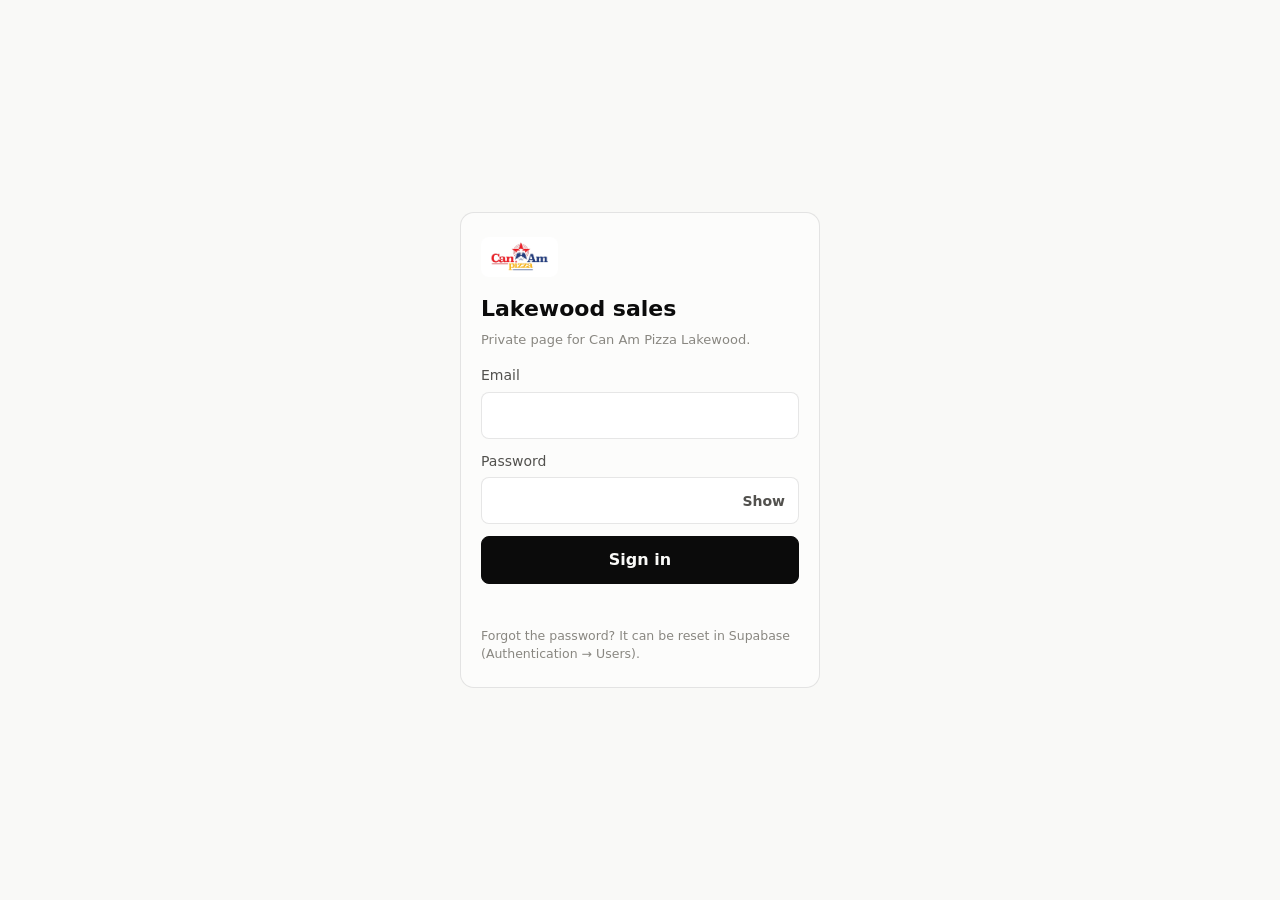
==== index.html @ c10d259e "Publish phone page Co-Authored-By: Claude Opus 5.5 <noreply@anthropic.com>" ====
<!doctype html>
<html lang="en">
<head>
  <meta charset="utf-8">
  <meta name="viewport" content="width=device-width, initial-scale=1">
  <title>Can Am Sales</title>
  <link rel="icon" href="icons/icon32.png">
  <link rel="stylesheet" href="dashboard.css">
  <link rel="stylesheet" href="phone.css">
  <meta name="robots" content="noindex, nofollow">
  <link rel="apple-touch-icon" href="icons/app-180.png">
  <link rel="manifest" href="manifest.webmanifest">
  <meta name="apple-mobile-web-app-title" content="Can Am Sales">
  <meta name="apple-mobile-web-app-capable" content="yes">
  <meta name="mobile-web-app-capable" content="yes">
  <meta name="theme-color" content="#f9f9f7" media="(prefers-color-scheme: light)">
  <meta name="theme-color" content="#0d0d0d" media="(prefers-color-scheme: dark)">
</head>
<body class="locked">
  <section class="login" id="login">
    <div class="login-card">
      <img src="logo.png" alt="Can Am Pizza" class="logo">
      <h1>Lakewood sales</h1>
      <p class="muted">Private page for Can Am Pizza Lakewood.</p>
      <form id="loginForm">
        <label>Email<input type="email" id="loginEmail" autocomplete="username" required></label>
        <label>Password
          <span class="pw-wrap">
            <input type="password" id="loginPassword" autocomplete="current-password" required>
            <button type="button" class="pw-show" id="loginShow" aria-label="Show password">Show</button>
          </span>
        </label>
        <button class="btn" type="submit" id="loginBtn">Sign in</button>
      </form>
      <button class="btn" id="loginRetry" hidden>Try again</button>
      <p class="login-msg" id="loginMsg" aria-live="polite"></p>
      <p class="login-help">Forgot the password? It can be reset in Supabase (Authentication → Users).</p>
    </div>
  </section>
  <div class="app-tip" id="appTip" hidden>
    <div class="app-tip-msg" id="appTipMsg"></div>
    <button class="btn" id="appTipInstall" hidden>Install</button>
    <button class="btn ghost" id="appTipClose">Got it</button>
  </div>

  <header class="top">
    <div class="brand">
      <img src="logo.png" alt="Can Am Pizza" class="logo">
      <div>
        <div class="brand-title">Lakewood sales</div>
        <div class="brand-sub" id="dateLine"></div>
      </div>
    </div>
    <nav class="range" id="range" aria-label="Date range">
      <button data-view="today">Today</button>
      <button data-view="yesterday">Yesterday</button>
      <button data-view="week">This week</button>
      <button data-view="lastweek">Last week</button>
      <button data-view="month">This month</button>
      <button data-view="lastmonth">Last month</button>
    </nav>
    <div class="live">
      <span class="live-dot" id="liveDot"></span>
      <span id="liveText">Starting…</span>
      <button class="icon-btn" id="refreshBtn" title="Refresh now" aria-label="Refresh now">
        <svg viewBox="0 0 24 24" width="18" height="18" aria-hidden="true"><path d="M20 12a8 8 0 1 1-2.34-5.66M20 4v5h-5" fill="none" stroke="currentColor" stroke-width="2" stroke-linecap="round" stroke-linejoin="round"/></svg>
      </button>
    </div>
  </header>

  <main>
    <section id="alerts" class="alerts" aria-live="polite"></section>

    <section class="hero">
      <div class="hero-label" id="heroLabel">Total sales today</div>
      <div class="hero-value" id="heroValue">—</div>
      <div class="hero-meta">
        <span id="heroOrders"></span>
        <span id="heroDelta"></span>
      </div>
      <div class="hero-pay" id="heroPay"></div>
      <button class="hero-more" id="heroDetail">See what sold, and when <span aria-hidden="true">→</span></button>
    </section>

    <section class="tiles" id="tiles"></section>
    <p class="hint tiles-hint">Tap a box to see what sold there, the busiest times and promos.</p>

    <section class="card">
      <div class="card-head">
        <h2 id="chartTitle">Last 14 days</h2>
        <div class="legend" id="legend"></div>
        <button class="link-btn" id="tableToggle">Show as table</button>
      </div>
      <div class="chart" id="chart"></div>
      <div class="table-wrap" id="tableWrap" hidden></div>
      <p class="hint">Tap a day to see its orders.</p>
    </section>

    <section class="card" id="newCustCard" hidden>
      <div class="card-head"><h2>New customers</h2><span class="muted" id="newCustAge"></span></div>
      <div class="nc-grid" id="newCust"></div>
      <p class="hint">Each app's own count of first-time customers for the dates shown. DoorDash only reports whole
        weeks and months, so its row shows its last full week (Monday–Sunday) and last full month. In-store isn't
        counted, because Clover doesn't know who walk-in customers are.</p>
    </section>

    <section class="card">
      <div class="card-head">
        <h2 id="ordersTitle">Orders</h2>
        <span class="muted" id="ordersCount"></span>
      </div>
      <ol class="orders" id="orders"></ol>
      <button class="link-btn more" id="moreBtn" hidden>Show all</button>
    </section>

    <section class="card" id="connections">
      <div class="card-head"><h2>Connections</h2><span class="muted">Checked every minute while Chrome is open</span></div>
      <ul class="conns" id="conns"></ul>
      <p class="muted"><span id="version"></span>
        <button class="link-btn inline" id="reloadAddon" title="Loads the newest version of the add-on from its folder">Update add-on</button>
        <button class="link-btn inline" id="phoneLogout" hidden>Sign out</button></p>
    </section>

    <footer class="foot">
      Sales are before tax and tips. <b>In-store</b> is Clover card and cash payments only — app orders that also print in
      Clover are left out so nothing is counted twice. <b>DoorDash</b>, <b>Uber Eats</b>, <b>Grubhub</b> and <b>Website &amp; app</b> come
      straight from each company's own site. Cancelled orders are not counted, unless the app still paid you for them.
      <b>You get</b> is what DoorDash, Uber Eats and Grubhub pay after their commission and fees, the promotions and ads you run there and
      refunds (from each app's own payout report). The website &amp; app has no commission. Card fees aren't included.
    </footer>
  </main>

  <dialog class="detail" id="detail" aria-labelledby="detailTitle">
    <div class="d-top">
      <div class="d-title"><span class="swatch" id="detailSwatch"></span><h2 id="detailTitle"></h2></div>
      <button class="icon-btn" id="detailClose" aria-label="Close">
        <svg viewBox="0 0 24 24" width="18" height="18" aria-hidden="true"><path d="M6 6l12 12M18 6L6 18" fill="none" stroke="currentColor" stroke-width="2" stroke-linecap="round"/></svg>
      </button>
    </div>
    <nav class="range d-range" id="detailRange" aria-label="Date range">
      <button data-view="today">Today</button>
      <button data-view="yesterday">Yesterday</button>
      <button data-view="week">This week</button>
      <button data-view="lastweek">Last week</button>
      <button data-view="month">This month</button>
      <button data-view="lastmonth">Last month</button>
    </nav>
    <div class="d-when muted" id="detailWhen"></div>
    <div id="detailBody"></div>
  </dialog>

  <div class="tooltip" id="tooltip" role="tooltip" hidden></div>
  <script type="module" src="phone.js"></script>
</body>
</html>
---- dashboard.css ----
:root {
  color-scheme: light;
  --page: #f9f9f7;
  --surface: #fcfcfb;
  --raised: #ffffff;
  --ink: #0b0b0b;
  --ink-2: #52514e;
  --muted: #898781;
  --grid: #e1e0d9;
  --axis: #c3c2b7;
  --border: rgba(11, 11, 11, 0.10);
  --hover: rgba(11, 11, 11, 0.04);
  --up: #006300;
  --down: #b42318;

  /* channel colors (validated categorical slots 1-5) */
  --s1: #2a78d6;
  --s2: #eb6834;
  --s3: #1baf7a;
  --s4: #eda100;
  --s5: #e87ba4;
  --s6: #8f8a80;

  /* status */
  --good: #0ca30c;
  --warning: #fab219;
  --critical: #d03b3b;
  --critical-wash: #fdeeee;
  --warning-wash: #fff6e0;

  --radius: 14px;
  font-family: system-ui, -apple-system, "Segoe UI", sans-serif;
}

@media (prefers-color-scheme: dark) {
  :root:not([data-theme="light"]) {
    color-scheme: dark;
    --page: #0d0d0d;
    --surface: #1a1a19;
    --raised: #1f1f1e;
    --ink: #ffffff;
    --ink-2: #c3c2b7;
    --muted: #898781;
    --grid: #2c2c2a;
    --axis: #383835;
    --border: rgba(255, 255, 255, 0.10);
    --hover: rgba(255, 255, 255, 0.05);
    --up: #0ca30c;
    --down: #ff7b72;
    --s1: #3987e5;
    --s2: #d95926;
    --s3: #199e70;
    --s4: #c98500;
    --s5: #d55181;
    --s6: #8a857b;
    --critical-wash: #3a1c1c;
    --warning-wash: #3a2f14;
  }
}
:root[data-theme="dark"] {
  color-scheme: dark;
  --page: #0d0d0d; --surface: #1a1a19; --raised: #1f1f1e; --ink: #ffffff; --ink-2: #c3c2b7;
  --grid: #2c2c2a; --axis: #383835; --border: rgba(255,255,255,0.10); --hover: rgba(255,255,255,0.05);
  --up: #0ca30c; --down: #ff7b72;
  --s1: #3987e5; --s2: #d95926; --s3: #199e70; --s4: #c98500; --s5: #d55181; --s6: #8a857b;
  --critical-wash: #3a1c1c; --warning-wash: #3a2f14;
}

* { box-sizing: border-box; }
[hidden] { display: none !important; }
body { margin: 0; background: var(--page); color: var(--ink); font-size: 15px; line-height: 1.45; }
button { font: inherit; color: inherit; }
h2 { font-size: 16px; font-weight: 600; margin: 0; }
.muted { color: var(--muted); font-size: 13px; }

/* ---------- header ---------- */
.top {
  position: sticky; top: 0; z-index: 5;
  display: flex; align-items: center; gap: 16px; flex-wrap: wrap;
  padding: 12px 24px; background: color-mix(in srgb, var(--page) 92%, transparent);
  backdrop-filter: blur(8px); border-bottom: 1px solid var(--border);
}
.brand { display: flex; align-items: center; gap: 12px; margin-right: auto; }
.logo { height: 40px; width: auto; border-radius: 8px; background: #fff; padding: 2px 6px; }
.brand-title { font-weight: 650; font-size: 17px; }
.brand-sub { color: var(--ink-2); font-size: 13px; }

.range { display: flex; background: var(--surface); border: 1px solid var(--border); border-radius: 999px; padding: 3px; }
.range button {
  border: 0; background: none; padding: 7px 14px; border-radius: 999px; cursor: pointer;
  color: var(--ink-2); font-size: 14px; white-space: nowrap;
}
.range button:hover { background: var(--hover); color: var(--ink); }
.range button[aria-pressed="true"] { background: var(--ink); color: var(--page); font-weight: 600; }
.range button { display: inline-grid; justify-items: center; line-height: 1.15; padding: 5px 13px; }
.range .rb-date { font-size: 11px; color: var(--muted); font-weight: 400; }
.range button[aria-pressed="true"] .rb-date { color: color-mix(in srgb, var(--page) 70%, transparent); }

.live { display: flex; align-items: center; gap: 8px; color: var(--ink-2); font-size: 13px; }
.live-dot { width: 9px; height: 9px; border-radius: 50%; background: var(--good); box-shadow: 0 0 0 0 var(--good); }
.live-dot.pulse { animation: pulse 1.6s ease-out 1; }
.live-dot.stale { background: var(--warning); }
.live-dot.down { background: var(--critical); }
@keyframes pulse { from { box-shadow: 0 0 0 0 color-mix(in srgb, var(--good) 60%, transparent); } to { box-shadow: 0 0 0 10px transparent; } }
.icon-btn {
  display: grid; place-items: center; width: 34px; height: 34px; border-radius: 50%;
  border: 1px solid var(--border); background: var(--surface); cursor: pointer; color: var(--ink-2);
}
.icon-btn:hover { color: var(--ink); background: var(--hover); }
.icon-btn.spin svg { animation: spin 0.9s linear infinite; }
@keyframes spin { to { transform: rotate(360deg); } }

main { max-width: 1180px; margin: 0 auto; padding: 20px 24px 40px; display: grid; grid-template-columns: minmax(0, 1fr); gap: 18px; }

/* ---------- alerts ---------- */
.alerts { display: grid; gap: 10px; }
.alerts:empty { display: none; }
.alert {
  display: flex; align-items: center; gap: 12px; padding: 12px 16px; border-radius: 12px;
  border: 1px solid var(--border); background: var(--surface);
}
.alert.critical { background: var(--critical-wash); border-color: color-mix(in srgb, var(--critical) 40%, transparent); }
.alert.warning { background: var(--warning-wash); border-color: color-mix(in srgb, var(--warning) 50%, transparent); }
.alert .ico { flex: none; width: 26px; height: 26px; border-radius: 50%; display: grid; place-items: center; color: #fff; font-weight: 700; font-size: 14px; }
.alert.critical .ico { background: var(--critical); }
.alert.warning .ico { background: var(--warning); color: #0b0b0b; }
.alert.info .ico { background: var(--muted); }
.alert .msg { flex: 1; }
.alert .msg b { font-weight: 650; }
.alert a.btn {
  flex: none; text-decoration: none; color: var(--ink); background: var(--raised);
  border: 1px solid var(--border); padding: 7px 12px; border-radius: 8px; font-size: 14px; font-weight: 550;
}
.alert a.btn:hover { background: var(--hover); }

/* ---------- hero ---------- */
.hero { padding: 6px 2px 0; }
.hero-label { color: var(--ink-2); font-size: 15px; }
.hero-value { font-size: 56px; font-weight: 650; letter-spacing: -0.02em; line-height: 1.1; margin: 2px 0 6px; }
.hero-meta { display: flex; gap: 16px; flex-wrap: wrap; color: var(--ink-2); font-size: 15px; }
.hero-pay { color: var(--ink-2); font-size: 15px; margin-top: 6px; }
.hero-pay:empty { display: none; }
.hero-pay b { color: var(--ink); font-weight: 650; }
.delta { font-weight: 550; }
.delta.up { color: var(--up); }
.delta.down { color: var(--down); }
.delta.flat { color: var(--muted); font-weight: 400; }

/* ---------- channel tiles ---------- */
.tiles { display: grid; grid-template-columns: repeat(4, minmax(0, 1fr)); gap: 14px; }
.tiles.five { grid-template-columns: repeat(5, minmax(0, 1fr)); }
.tile {
  background: var(--surface); border: 1px solid var(--border); border-radius: var(--radius);
  padding: 14px 16px; display: flex; flex-direction: column; gap: 4px; min-height: 150px;
}
.tile-head { display: flex; align-items: center; gap: 8px; flex-wrap: wrap; row-gap: 4px; } /* a status label moves to the next line when there's no room */
.swatch { display: inline-block; width: 10px; height: 10px; border-radius: 3px; flex: none; }
.s1 { background: var(--s1); } .s2 { background: var(--s2); } .s3 { background: var(--s3); }
.s4 { background: var(--s4); } .s5 { background: var(--s5); } .s6 { background: var(--s6); }
.tile-name { font-weight: 600; white-space: nowrap; }
/* the color square stays on the name's first line */
.tile-title { display: inline-flex; align-items: flex-start; gap: 8px; min-width: 0; }
.tile-title .swatch { margin-top: calc((1.45em - 10px) / 2); }
.tile-note { color: var(--muted); font-size: 12px; margin-top: -2px; }
.chip {
  margin-left: auto; font-size: 12px; font-weight: 600; padding: 2px 8px; border-radius: 999px;
  display: inline-flex; align-items: center; gap: 5px; white-space: nowrap; border: 1px solid var(--border);
}
.chip::before { content: ""; width: 7px; height: 7px; border-radius: 50%; background: currentColor; }
.chip.open { color: var(--up); }
.chip.paused { color: #fff; background: var(--critical); border-color: transparent; }
.chip.paused::before { background: #fff; }
.chip.signin { color: #0b0b0b; background: var(--warning); border-color: transparent; }
.chip.signin::before { background: #0b0b0b; }
.chip.closed, .chip.error { color: var(--muted); }
.chip.busy { color: #0b0b0b; background: var(--warning); border-color: transparent; }
.chip.busy::before { background: #0b0b0b; }
.tile-value { font-size: 30px; font-weight: 650; letter-spacing: -0.01em; margin-top: 6px; }
.tile-value.loading { color: var(--muted); font-weight: 400; font-size: 18px; padding: 8px 0; }
.tile-sub { color: var(--ink-2); font-size: 14px; }
.tile-extra { color: var(--muted); font-size: 13px; }
.tile-pay { color: var(--ink-2); font-size: 13px; }
.tile-pay b { color: var(--ink); font-weight: 600; }
.nw { white-space: nowrap; }
.tile { position: relative; }
.tile-go { margin-top: auto; padding-top: 6px; color: var(--muted); font-size: 12.5px; font-weight: 550; }
.tile[data-ch]:hover .tile-go, .tile[data-ch]:focus-visible .tile-go { color: var(--ink); }

/* ---------- cards ---------- */
.card { background: var(--surface); border: 1px solid var(--border); border-radius: var(--radius); padding: 16px 18px; }
.card-head { display: flex; align-items: center; gap: 16px; flex-wrap: wrap; margin-bottom: 10px; }
.legend { display: flex; gap: 14px; flex-wrap: wrap; color: var(--ink-2); font-size: 13px; }
.legend span { display: inline-flex; align-items: center; gap: 6px; }
.link-btn { margin-left: auto; border: 0; background: none; color: var(--ink-2); text-decoration: underline; cursor: pointer; font-size: 13px; padding: 4px; }
.link-btn:hover { color: var(--ink); }
.hint { color: var(--muted); font-size: 12px; margin: 4px 0 0; }
.link-btn.inline { margin-left: 8px; }

/* ---------- chart ---------- */
.chart { width: 100%; }
.chart svg { display: block; width: 100%; height: auto; overflow: visible; }
.chart .gridline { stroke: var(--grid); stroke-width: 1; }
.chart .baseline { stroke: var(--axis); stroke-width: 1; }
.chart .tick { fill: var(--muted); font-size: 11px; font-variant-numeric: tabular-nums; }
.chart .xlab { fill: var(--muted); font-size: 11px; text-anchor: middle; }
.chart .xlab.today { fill: var(--ink); font-weight: 650; }
.chart .xlab.sel { fill: var(--ink); font-weight: 650; }
.chart .col { cursor: pointer; }
.chart .col .hit { fill: transparent; }
.chart .col.inrange .hit { fill: color-mix(in srgb, var(--s1) 7%, transparent); }
.chart .col:hover .hit, .chart .col.sel .hit { fill: var(--hover); }
.chart .selbar { fill: var(--ink); }
.chart .seg-s1 { fill: var(--s1); } .chart .seg-s2 { fill: var(--s2); } .chart .seg-s3 { fill: var(--s3); }
.chart .seg-s4 { fill: var(--s4); } .chart .seg-s5 { fill: var(--s5); } .chart .seg-s6 { fill: var(--s6); }
.chart .total { fill: var(--ink-2); font-size: 11px; text-anchor: middle; font-variant-numeric: tabular-nums; }

.tooltip {
  position: fixed; z-index: 20; pointer-events: none; min-width: 180px;
  background: var(--raised); color: var(--ink); border: 1px solid var(--border); border-radius: 10px;
  box-shadow: 0 8px 24px rgba(0, 0, 0, 0.14); padding: 10px 12px; font-size: 13px;
}
.tooltip .tt-title { font-weight: 650; margin-bottom: 6px; }
.tooltip .tt-row { display: flex; align-items: center; gap: 8px; }
.tooltip .tt-row .v { margin-left: auto; font-variant-numeric: tabular-nums; padding-left: 14px; }
.tooltip .tt-total { border-top: 1px solid var(--border); margin-top: 6px; padding-top: 6px; font-weight: 650; }

table.data { width: 100%; border-collapse: collapse; font-size: 13px; font-variant-numeric: tabular-nums; }
table.data th, table.data td { padding: 6px 8px; text-align: right; border-bottom: 1px solid var(--grid); white-space: nowrap; }
table.data th:first-child, table.data td:first-child { text-align: left; }
table.data th { color: var(--ink-2); font-weight: 600; }
.table-wrap { overflow-x: auto; }
/* the day-by-day table: the day stays in view while the rest scrolls sideways */
#tableWrap th:first-child, #tableWrap td:first-child { position: sticky; left: 0; background: var(--surface); }
/* new customers: one small card per app */
.nc-grid { display: grid; grid-template-columns: repeat(3, minmax(0, 1fr)); gap: 12px; }
.nc-card { border: 1px solid var(--border); border-radius: 12px; padding: 12px 14px; background: var(--raised); display: grid; gap: 10px; }
.nc-name { display: flex; align-items: center; gap: 8px; font-weight: 600; }
.nc-stats { display: grid; grid-template-columns: 1fr 1fr; gap: 12px; }
.nc-label { color: var(--muted); font-size: 12px; }
.nc-num { font-size: 24px; font-weight: 650; line-height: 1.2; font-variant-numeric: tabular-nums; }
.nc-num small { font-size: 13px; font-weight: 500; color: var(--ink-2); }
.nc-sub { color: var(--ink-2); font-size: 13px; }
.nc-when { color: var(--muted); font-size: 12px; }

/* ---------- orders ---------- */
.orders { list-style: none; margin: 0; padding: 0; }
.order {
  display: grid; grid-template-columns: 84px 10px minmax(90px, 160px) 1fr auto; gap: 10px; align-items: center;
  padding: 9px 4px; border-bottom: 1px solid var(--grid);
}
.order:last-child { border-bottom: 0; }
.day-head {
  display: flex; justify-content: space-between; gap: 12px; padding: 14px 4px 6px; border-bottom: 1px solid var(--grid);
  font-size: 13px; font-weight: 650; color: var(--ink-2); font-variant-numeric: tabular-nums;
}
.day-head:first-child { padding-top: 2px; }
.day-head span:last-child { font-weight: 500; color: var(--muted); }
.day-head { flex-wrap: wrap; row-gap: 0; } /* narrow phones: the day's total goes under the date, never mid-date */
.day-head span { white-space: nowrap; }
.order .time { color: var(--ink-2); font-variant-numeric: tabular-nums; font-size: 14px; }
.order .ch { font-weight: 550; }
.order .kind { color: var(--muted); font-size: 13px; overflow: hidden; text-overflow: ellipsis; white-space: nowrap; }
.order .amt { font-variant-numeric: tabular-nums; font-weight: 600; text-align: right; }
.order.cancelled .amt { text-decoration: line-through; color: var(--muted); font-weight: 400; }
.order.refund .amt { color: var(--down); }
.tag { font-size: 11px; font-weight: 600; padding: 1px 6px; border-radius: 6px; background: var(--hover); color: var(--ink-2); margin-left: 6px; }
.empty { color: var(--muted); padding: 18px 4px; }
.more { margin: 8px 0 0; }

/* ---------- connections ---------- */
.conns { list-style: none; margin: 0 0 6px; padding: 0; }
.conn { display: grid; grid-template-columns: 10px 130px 1fr auto; gap: 10px; align-items: center; padding: 8px 4px; border-bottom: 1px solid var(--grid); }
.conn:last-child { border-bottom: 0; }
.conn .name { font-weight: 600; }
.conn .state { color: var(--ink-2); font-size: 14px; }
.conn .state.bad { color: var(--down); }
.conn a { font-size: 13px; color: var(--ink-2); }
.dot { width: 9px; height: 9px; border-radius: 50%; background: var(--muted); }
.dot.ok { background: var(--good); }
.dot.warn { background: var(--warning); }
.dot.bad { background: var(--critical); }
.token-box { margin-top: 8px; border-top: 1px solid var(--grid); padding-top: 10px; font-size: 14px; color: var(--ink-2); }
.token-box summary { cursor: pointer; color: var(--ink); font-weight: 550; }
.token-box ol { padding-left: 20px; }
.token-row { display: flex; gap: 8px; flex-wrap: wrap; align-items: center; }
.token-row input {
  flex: 1 1 260px; min-width: 0; padding: 9px 12px; border-radius: 8px; border: 1px solid var(--border);
  background: var(--raised); color: var(--ink); font: inherit;
}
.btn {
  border: 1px solid var(--ink); background: var(--ink); color: var(--page); border-radius: 8px;
  padding: 8px 14px; cursor: pointer; font-weight: 600; font-size: 14px; text-decoration: none;
}
.btn.ghost { background: transparent; color: var(--ink); border-color: var(--border); font-weight: 500; }

.foot { color: var(--muted); font-size: 12.5px; max-width: 820px; }

@media (max-width: 980px) {
  .tiles, .tiles.five { grid-template-columns: repeat(2, minmax(0, 1fr)); }
  .nc-grid { grid-template-columns: 1fr; }
  .nc-stats { grid-template-columns: repeat(2, minmax(0, 220px)); }
}
@media (max-width: 640px) {
  /* the header scrolls away on phones so it doesn't take a quarter of the screen */
  .top { position: static; padding: 10px 16px 12px; gap: 8px 10px; }
  .logo { height: 34px; }
  .brand-title { font-size: 16px; }
  .live { font-size: 12.5px; margin-left: auto; }
  main { padding: 12px 16px 32px; gap: 14px; }
  .range { order: 3; width: 100%; display: grid; grid-template-columns: repeat(3, 1fr); border-radius: 14px; }
  .range button { padding: 5px 4px; font-size: 13px; border-radius: 10px; }
  .hero-value { font-size: 42px; }
  .hero-meta { gap: 4px 12px; font-size: 14px; }

  /* sales boxes become one tidy row per channel: name and amount on top, details under */
  .tiles, .tiles.five { grid-template-columns: 1fr; gap: 10px; }
  .tile {
    display: grid; min-height: 0; padding: 12px 14px; column-gap: 12px; row-gap: 2px;
    grid-template-columns: minmax(0, 1fr) auto 12px;
    grid-template-areas: "head value go" "note note go" "delta delta go" "sub sub go" "extra extra go" "pay pay go";
  }
  .tile-go { grid-area: go; align-self: center; margin: 0; padding: 0; font-size: 22px; line-height: 1; font-weight: 400; }
  .tile-go-text { display: none; }
  .tile-head { grid-area: head; }
  .tile-note { grid-area: note; margin-top: 0; }
  .tile-value { grid-area: value; align-self: start; margin-top: 0; font-size: 22px; text-align: right; line-height: 1.2; }
  .tile-value.loading { font-size: 15px; padding: 2px 0; }
  .tile-delta { grid-area: delta; font-size: 13.5px; } /* its own line, so long names and labels fit next to the amount */
  .tile-sub { grid-area: sub; font-size: 13px; color: var(--muted); }
  .tile-extra { grid-area: extra; font-size: 12.5px; }
  .tile-pay { grid-area: pay; font-size: 12.5px; }
  .hero-pay { font-size: 14px; }
  .tile .chip { margin-left: 0; }

  /* warnings: the message gets the full width and the button goes underneath */
  .alert { flex-wrap: wrap; align-items: flex-start; padding: 12px 14px; }
  .alert .msg { flex: 1 1 0; min-width: 0; }
  .alert a.btn { flex: 1 0 100%; text-align: center; padding: 10px 12px; }


  /* tables: headers may wrap and cells sit closer so they fit the screen */
  table.data th { white-space: normal; vertical-align: bottom; }
  table.data th, table.data td { padding: 6px 5px; }
  .tile .chip.open { display: none; } /* phones: only flag what needs attention (paused, closed, sign in) */
  .tile-head { min-width: 0; }

  /* order list: what kind of order goes on a second line instead of disappearing */
  .order {
    grid-template-columns: 62px 10px minmax(0, 1fr) auto; column-gap: 10px; row-gap: 0; padding: 8px 2px;
    grid-template-areas: "time sw ch amt" "time sw kind amt";
  }
  .order .time { grid-area: time; font-size: 13px; }
  .order .swatch { grid-area: sw; }
  .order .ch { grid-area: ch; }
  .order .kind { grid-area: kind; font-size: 12px; white-space: normal; overflow: visible; }
  .order .amt { grid-area: amt; }

  .nc-stats { grid-template-columns: 1fr 1fr; }
  .conn { grid-template-columns: 10px 1fr auto; }
  .conn .state { grid-column: 2 / -1; grid-row: 2; }
}

/* ---------- clickable tiles + detail panel ---------- */
.tile[data-ch] { cursor: pointer; transition: border-color 0.15s, background 0.15s; }
.tile[data-ch]:hover, .tile[data-ch]:focus-visible { border-color: color-mix(in srgb, var(--ink) 30%, transparent); background: var(--raised); outline: none; }
.tiles-hint { margin: -8px 2px 0; }
.hero-more {
  margin-top: 12px; display: inline-flex; align-items: center; gap: 6px; cursor: pointer;
  border: 1px solid var(--border); background: var(--surface); color: var(--ink);
  border-radius: 999px; padding: 7px 14px; font-size: 14px; font-weight: 550;
}
.hero-more:hover { background: var(--raised); border-color: color-mix(in srgb, var(--ink) 25%, transparent); }
.swatch.all { background: conic-gradient(var(--s1) 0 20%, var(--s2) 0 40%, var(--s3) 0 60%, var(--s4) 0 80%, var(--s5) 0); }

dialog.detail {
  width: min(920px, calc(100vw - 32px)); max-height: calc(100vh - 48px); max-height: calc(100dvh - 48px);
  padding: 0; border: 1px solid var(--border); border-radius: var(--radius);
  background: var(--page); color: var(--ink); overflow-y: auto; overscroll-behavior: contain;
}
dialog.detail::backdrop { background: rgba(0, 0, 0, 0.45); }
body:has(dialog.detail[open]) { overflow: hidden; } /* the page behind stays put */
.d-top {
  position: sticky; top: 0; z-index: 2; display: flex; align-items: center; justify-content: space-between; gap: 12px;
  padding: 14px 18px 10px; background: var(--page); border-bottom: 1px solid var(--border);
}
.d-title { display: flex; align-items: center; gap: 10px; }
.d-title h2 { font-size: 20px; }
.d-title .swatch { width: 14px; height: 14px; border-radius: 4px; }
.d-range { margin: 12px 18px 0; width: fit-content; }
.d-when { margin: 8px 18px 0; font-size: 14px; }
#detailBody { padding: 4px 18px 22px; }
.d-stats { display: grid; grid-template-columns: repeat(auto-fit, minmax(130px, 1fr)); gap: 10px; margin: 14px 0 6px; }
.d-stats > div { background: var(--surface); border: 1px solid var(--border); border-radius: 12px; padding: 10px 12px; display: grid; gap: 2px; }
.d-stats b { font-size: 20px; font-weight: 650; }
.d-stats span { color: var(--muted); font-size: 12.5px; }
.d-pay-note { margin: 0 0 4px; }
.d-sec { margin-top: 18px; }
.d-sec h3 { font-size: 15px; font-weight: 650; margin: 0 0 8px; }
table.d-items td:first-child { white-space: normal; min-width: 150px; }
.d-chans { display: inline-flex; gap: 3px; margin-left: 6px; vertical-align: middle; }
.d-chans .swatch { width: 8px; height: 8px; }
.d-more { margin: 6px 0 0; }
.d-bars { display: grid; gap: 4px; }
.d-bar-row { display: grid; grid-template-columns: 90px 1fr minmax(120px, auto); gap: 10px; align-items: center; font-size: 13px; }
.d-bar-label { color: var(--ink-2); }
.d-bar { height: 12px; background: var(--hover); border-radius: 6px; overflow: hidden; }
.d-bar i { display: block; height: 100%; background: var(--s1); border-radius: 6px; }
.d-bar-row.best .d-bar i { background: var(--s4); }
.d-bar-row.best .d-bar-label, .d-bar-row.best .d-bar-val { color: var(--ink); font-weight: 600; }
.d-bar-val { color: var(--ink-2); font-variant-numeric: tabular-nums; text-align: right; }
.d-bar-row.none .d-bar-label, .d-bar-row.none .d-bar-val { color: var(--muted); }

@media (max-width: 640px) {
  dialog.detail { width: 100vw; max-width: 100vw; height: 100dvh; max-height: 100dvh; margin: 0; border-radius: 0; border: 0; }
  .d-top { padding: 12px 16px 8px; }
  .d-range { margin: 10px 16px 0; width: auto; }
  .d-when { margin: 8px 16px 0; }
  #detailBody { padding: 4px 16px 28px; }
  .d-bar-row { grid-template-columns: 64px 1fr auto; }
  .d-bar-val { font-size: 12px; }
  table.d-items .d-share { display: none; }
  table.d-items td:first-child { min-width: 120px; }
}
.d-sec-head { display: flex; align-items: center; justify-content: space-between; gap: 10px; margin-bottom: 8px; }
.d-sec-head h3 { margin: 0; }
.d-sort { display: inline-flex; border: 1px solid var(--border); border-radius: 999px; padding: 2px; background: var(--surface); }
.d-sort button { border: 0; background: none; padding: 4px 10px; border-radius: 999px; font-size: 12.5px; color: var(--ink-2); cursor: pointer; }
.d-sort button[aria-pressed="true"] { background: var(--ink); color: var(--page); font-weight: 600; }

/* touch screens (any phone, also turned sideways, and tablets): finger-sized tap areas */
@media (max-width: 640px), (pointer: coarse) {
  .link-btn { padding: 10px 6px; }
  .d-sort button { padding: 8px 12px; }
}

/* the narrowest phones (320–360 px): a long name may wrap, next to its color square */
@media (max-width: 360px) {
  .tile-name { white-space: normal; }
}
---- phone.css ----
/* Phone page extras on top of the add-on's dashboard.css: just the sign-in screen. */
body.locked > .top, body.locked > main { display: none; }
body:not(.locked) > .login { display: none; }

.login { min-height: 100vh; min-height: 100dvh; display: grid; place-items: center; padding: 24px 16px; }
.login-card {
  width: 100%; max-width: 360px; display: grid; gap: 12px; justify-items: start;
  background: var(--surface); border: 1px solid var(--border); border-radius: var(--radius); padding: 24px 20px;
}
.login-card h1 { font-size: 22px; font-weight: 650; margin: 4px 0 0; }
.login-card .muted { margin: -6px 0 4px; }
.login-card form { width: 100%; display: grid; gap: 12px; }
.login-card label { display: grid; gap: 6px; font-size: 14px; color: var(--ink-2); }
.login-card input {
  width: 100%; padding: 11px 12px; border-radius: 8px; border: 1px solid var(--border);
  background: var(--raised); color: var(--ink); font: inherit; font-size: 16px; /* 16px stops iPhone zooming in */
}
.login-card .btn { width: 100%; padding: 11px 14px; font-size: 16px; }
.login-card .btn:disabled { opacity: 0.6; }
.login-msg { margin: 0; min-height: 1.4em; color: var(--ink-2); font-size: 14px; }

.pw-wrap { position: relative; display: block; }
.pw-wrap input { padding-right: 64px; }
.pw-show {
  position: absolute; right: 6px; top: 50%; transform: translateY(-50%);
  border: 0; background: none; color: var(--ink-2); font-size: 14px; font-weight: 600; padding: 6px 8px; cursor: pointer;
}
.login-help { margin: 0; color: var(--muted); font-size: 12.5px; }

/* one-time "add to home screen" tip */
.app-tip {
  position: fixed; left: 12px; right: 12px; bottom: calc(12px + env(safe-area-inset-bottom)); z-index: 30;
  display: flex; align-items: center; gap: 10px; flex-wrap: wrap;
  background: var(--raised); color: var(--ink); border: 1px solid var(--border); border-radius: 14px;
  padding: 12px 14px; box-shadow: 0 10px 30px rgba(0, 0, 0, 0.18); font-size: 14px;
}
.app-tip-msg { flex: 1 1 200px; }
.app-tip .btn { padding: 7px 12px; }
body.locked .app-tip { display: none; }
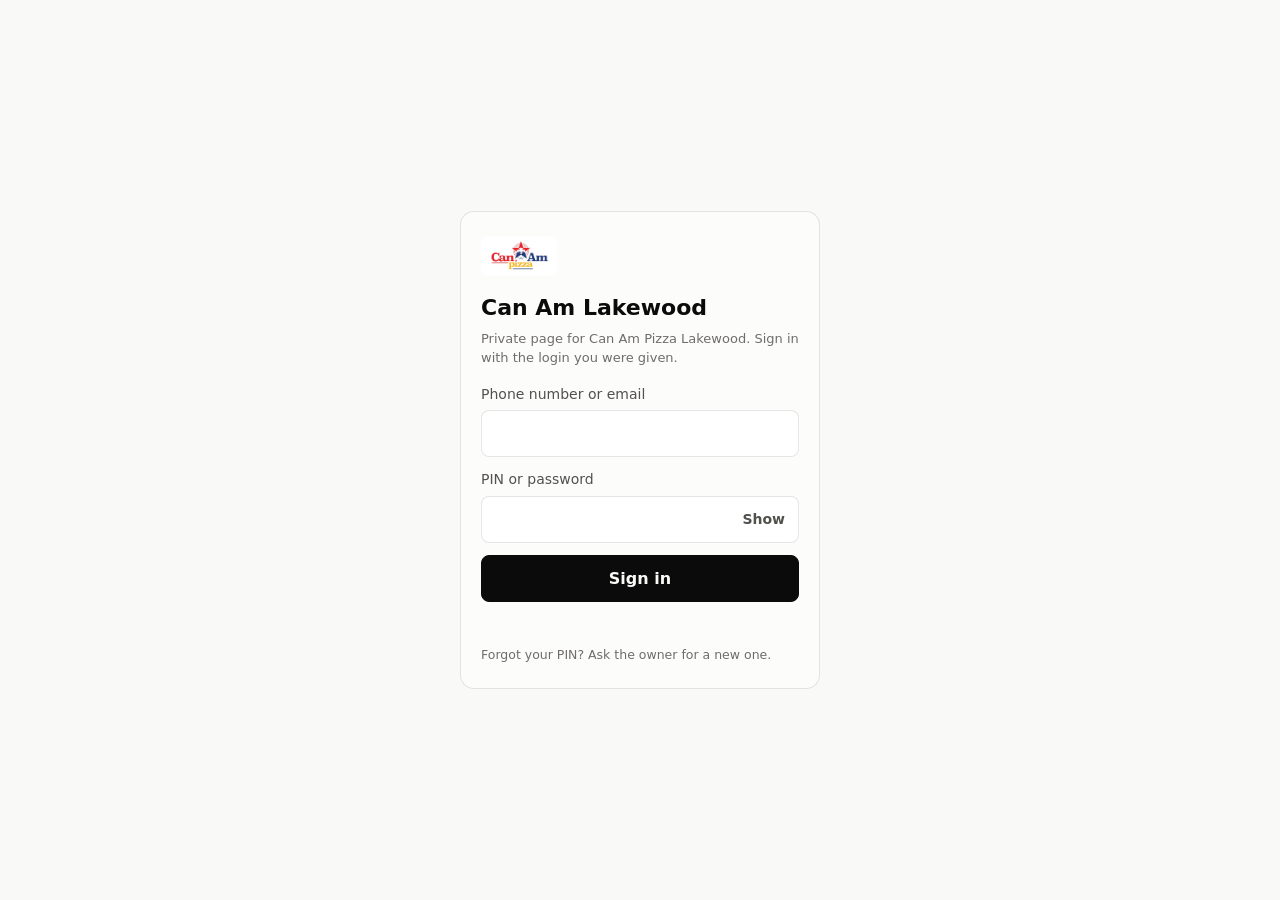
==== commit 9cf53699: "Publish phone page Co-Authored-By: Claude Opus 5.5 <noreply@anthropic.com>" ====
--- a/index.html
+++ b/index.html
@@ -2,29 +2,31 @@
 <html lang="en">
 <head>
   <meta charset="utf-8">
+  <meta http-equiv="Content-Security-Policy" content="default-src 'self'; script-src 'self'; style-src 'self' 'unsafe-inline'; img-src 'self' data:; connect-src 'self' https://xnnyrgptfxnephdkgopo.supabase.co; font-src 'self'; manifest-src 'self'; object-src 'none'; base-uri 'self'; form-action 'self'">
   <meta name="viewport" content="width=device-width, initial-scale=1">
-  <title>Can Am Sales</title>
+  <title>Can Am Lakewood</title>
   <link rel="icon" href="icons/icon32.png">
   <link rel="stylesheet" href="dashboard.css">
   <link rel="stylesheet" href="phone.css">
   <meta name="robots" content="noindex, nofollow">
   <link rel="apple-touch-icon" href="icons/app-180.png">
   <link rel="manifest" href="manifest.webmanifest">
-  <meta name="apple-mobile-web-app-title" content="Can Am Sales">
+  <meta name="apple-mobile-web-app-title" content="Can Am">
   <meta name="apple-mobile-web-app-capable" content="yes">
   <meta name="mobile-web-app-capable" content="yes">
   <meta name="theme-color" content="#f9f9f7" media="(prefers-color-scheme: light)">
   <meta name="theme-color" content="#0d0d0d" media="(prefers-color-scheme: dark)">
+  <script src="theme.js"></script>
 </head>
 <body class="locked">
   <section class="login" id="login">
     <div class="login-card">
       <img src="logo.png" alt="Can Am Pizza" class="logo">
-      <h1>Lakewood sales</h1>
-      <p class="muted">Private page for Can Am Pizza Lakewood.</p>
+      <h1>Can Am Lakewood</h1>
+      <p class="muted">Private page for Can Am Pizza Lakewood. Sign in with the login you were given.</p>
       <form id="loginForm">
-        <label>Email<input type="email" id="loginEmail" autocomplete="username" required></label>
-        <label>Password
+        <label>Phone number or email<input type="text" id="loginEmail" autocomplete="username" autocapitalize="off" spellcheck="false" required></label>
+        <label>PIN or password
           <span class="pw-wrap">
             <input type="password" id="loginPassword" autocomplete="current-password" required>
             <button type="button" class="pw-show" id="loginShow" aria-label="Show password">Show</button>
@@ -34,30 +36,35 @@
       </form>
       <button class="btn" id="loginRetry" hidden>Try again</button>
       <p class="login-msg" id="loginMsg" aria-live="polite"></p>
-      <p class="login-help">Forgot the password? It can be reset in Supabase (Authentication → Users).</p>
+      <p class="login-help">Forgot your PIN? Ask the owner for a new one.</p>
     </div>
   </section>
   <div class="app-tip" id="appTip" hidden>
     <div class="app-tip-msg" id="appTipMsg"></div>
     <button class="btn" id="appTipInstall" hidden>Install</button>
-    <button class="btn ghost" id="appTipClose">Got it</button>
+    <button class="btn ghost" id="appTipClose">Not now</button>
   </div>
 
   <header class="top">
     <div class="brand">
       <img src="logo.png" alt="Can Am Pizza" class="logo">
       <div>
-        <div class="brand-title">Lakewood sales</div>
+        <div class="brand-title" id="brandTitle">Lakewood sales</div>
         <div class="brand-sub" id="dateLine"></div>
       </div>
     </div>
-    <nav class="range" id="range" aria-label="Date range">
+    <nav class="views" id="views" aria-label="Show">
+      <button data-tab="sales" aria-pressed="true">Sales</button>
+      <button data-tab="dough" aria-pressed="false">Dough</button>
+    </nav>
+    <nav class="range sales-only" id="range" aria-label="Date range">
       <button data-view="today">Today</button>
       <button data-view="yesterday">Yesterday</button>
       <button data-view="week">This week</button>
       <button data-view="lastweek">Last week</button>
       <button data-view="month">This month</button>
       <button data-view="lastmonth">Last month</button>
+      <button data-view="september" hidden>September</button>
     </nav>
     <div class="live">
       <span class="live-dot" id="liveDot"></span>
@@ -65,13 +72,14 @@
       <button class="icon-btn" id="refreshBtn" title="Refresh now" aria-label="Refresh now">
         <svg viewBox="0 0 24 24" width="18" height="18" aria-hidden="true"><path d="M20 12a8 8 0 1 1-2.34-5.66M20 4v5h-5" fill="none" stroke="currentColor" stroke-width="2" stroke-linecap="round" stroke-linejoin="round"/></svg>
       </button>
+      <button class="icon-btn theme-btn" id="themeBtn" type="button"></button>
     </div>
   </header>
 
   <main>
     <section id="alerts" class="alerts" aria-live="polite"></section>
 
-    <section class="hero">
+    <section class="hero sales-only">
       <div class="hero-label" id="heroLabel">Total sales today</div>
       <div class="hero-value" id="heroValue">—</div>
       <div class="hero-meta">
@@ -79,13 +87,76 @@
         <span id="heroDelta"></span>
       </div>
       <div class="hero-pay" id="heroPay"></div>
-      <button class="hero-more" id="heroDetail">See what sold, and when <span aria-hidden="true">→</span></button>
-    </section>
-
-    <section class="tiles" id="tiles"></section>
-    <p class="hint tiles-hint">Tap a box to see what sold there, the busiest times and promos.</p>
-
-    <section class="card">
+      <div class="hero-actions">
+        <button class="hero-more" id="heroDetail">See what sold, and when <span aria-hidden="true">→</span></button>
+        <button class="hero-more" id="heroUpcoming" hidden>Expected orders <span class="count-pill" id="heroUpcomingCount" hidden></span> <span aria-hidden="true">↓</span></button>
+      </div>
+    </section>
+
+    <section class="tiles sales-only" id="tiles"></section>
+    <p class="hint tiles-hint sales-only">Tap a box to see what sold there, the busiest times and promos.</p>
+
+    <!-- Dough tab: dough only, no money. Everything is on the page, nothing folded away, in the order a
+         kitchen needs it: what to do now, what's left, the day's batches, orders scheduled ahead. -->
+    <section class="card dough-only dough-do" id="doughDoCard">
+      <div id="doughDo"></div>
+    </section>
+
+    <section class="card dough-only" id="doughNowCard" hidden>
+      <div class="card-head"><h2 id="doughNowTitle">Left right now</h2></div>
+      <div id="doughNow"></div>
+    </section>
+
+    <section class="card dough-only" id="doughDayCard">
+      <div class="card-head"><h2 id="doughDayTitle">Today's dough</h2></div>
+      <ol class="steps" id="doughSteps"></ol>
+    </section>
+
+    <!-- owner only: who entered which dough count (the database keeps this log) -->
+    <section class="card dough-only" id="doughWhoCard" hidden>
+      <div class="card-head"><h2 id="doughWhoTitle">Who entered what</h2></div>
+      <ol class="k-orders" id="doughWhoList"></ol>
+      <p class="hint">Every dough count someone entered or changed, newest first. The name is added by the database
+        from the login that saved it, so it can't be changed from the page.</p>
+    </section>
+
+    <section class="card dough-only" id="doughOrdersCard" hidden>
+      <div class="card-head"><h2>Orders scheduled ahead</h2><span class="muted" id="doughOrdersAge"></span></div>
+      <ol class="k-orders" id="doughOrders"></ol>
+    </section>
+
+    <section class="card dough-only" id="doughHowCard">
+      <div class="card-head"><h2>How the numbers are worked out</h2></div>
+      <div class="dough-how" id="doughHowBody"></div>
+    </section>
+
+    <section class="card dough-only" id="doughLogCard" hidden>
+      <div class="card-head"><h2 id="doughLogTitle">Counts entered</h2></div>
+      <div id="doughLog"></div>
+    </section>
+
+    <!-- owner only: employee logins that see this Dough page and nothing else -->
+    <section class="card dough-only" id="staffCard" hidden>
+      <div class="card-head"><h2>Employee logins</h2></div>
+      <p class="staff-about">Employees sign in at <a id="staffLink" target="_blank" rel="noopener"></a> with their phone number
+        and the 6-number PIN you give them. No text messages are sent. They see only this Dough page: the dough numbers and
+        the orders scheduled ahead. Never sales, prices, payouts or customer names. Each count they enter shows their name.</p>
+      <ul class="staff-list" id="staffList"></ul>
+      <form class="staff-add" id="staffForm" autocomplete="off">
+        <h3>Add an employee</h3>
+        <label>Their name<input type="text" id="staffName" required maxlength="40" autocomplete="off" placeholder="Maria"></label>
+        <label>Their phone number<input type="text" id="staffEmail" required autocomplete="off" spellcheck="false" autocapitalize="off" inputmode="tel" placeholder="253-555-0100"></label>
+        <label>A 6-number PIN for them
+          <span class="staff-pw"><input type="text" id="staffPassword" required inputmode="numeric" maxlength="6" autocomplete="off" spellcheck="false"><button class="btn ghost" type="button" id="staffMake">Make one up</button></span></label>
+        <button class="btn" type="submit">Add employee</button>
+      </form>
+      <p class="staff-note" id="staffNote" aria-live="polite"></p>
+    </section>
+
+    <footer class="foot dough-only" id="doughFoot" hidden><span id="doughWho"></span>
+      <button class="link-btn inline" id="doughSignOut" type="button">Sign out</button></footer>
+
+    <section class="card sales-only">
       <div class="card-head">
         <h2 id="chartTitle">Last 14 days</h2>
         <div class="legend" id="legend"></div>
@@ -96,7 +167,7 @@
       <p class="hint">Tap a day to see its orders.</p>
     </section>
 
-    <section class="card" id="newCustCard" hidden>
+    <section class="card sales-only" id="newCustCard" hidden>
       <div class="card-head"><h2>New customers</h2><span class="muted" id="newCustAge"></span></div>
       <div class="nc-grid" id="newCust"></div>
       <p class="hint">Each app's own count of first-time customers for the dates shown. DoorDash only reports whole
@@ -104,7 +175,7 @@
         counted, because Clover doesn't know who walk-in customers are.</p>
     </section>
 
-    <section class="card">
+    <section class="card sales-only">
       <div class="card-head">
         <h2 id="ordersTitle">Orders</h2>
         <span class="muted" id="ordersCount"></span>
@@ -113,7 +184,7 @@
       <button class="link-btn more" id="moreBtn" hidden>Show all</button>
     </section>
 
-    <section class="card" id="connections">
+    <section class="card sales-only" id="connections">
       <div class="card-head"><h2>Connections</h2><span class="muted">Checked every minute while Chrome is open</span></div>
       <ul class="conns" id="conns"></ul>
       <p class="muted"><span id="version"></span>
@@ -121,7 +192,7 @@
         <button class="link-btn inline" id="phoneLogout" hidden>Sign out</button></p>
     </section>
 
-    <footer class="foot">
+    <footer class="foot sales-only">
       Sales are before tax and tips. <b>In-store</b> is Clover card and cash payments only — app orders that also print in
       Clover are left out so nothing is counted twice. <b>DoorDash</b>, <b>Uber Eats</b>, <b>Grubhub</b> and <b>Website &amp; app</b> come
       straight from each company's own site. Cancelled orders are not counted, unless the app still paid you for them.
@@ -144,11 +215,27 @@
       <button data-view="lastweek">Last week</button>
       <button data-view="month">This month</button>
       <button data-view="lastmonth">Last month</button>
+      <button data-view="september" hidden>September</button>
     </nav>
     <div class="d-when muted" id="detailWhen"></div>
     <div id="detailBody"></div>
   </dialog>
 
+  <dialog class="detail" id="upcomingPanel" aria-labelledby="upcomingTitle">
+    <div class="d-top">
+      <div class="d-title"><h2 id="upcomingTitle">Expected orders</h2></div>
+      <button class="icon-btn" id="upcomingClose" aria-label="Close">
+        <svg viewBox="0 0 24 24" width="18" height="18" aria-hidden="true"><path d="M6 6l12 12M18 6L6 18" fill="none" stroke="currentColor" stroke-width="2" stroke-linecap="round"/></svg>
+      </button>
+    </div>
+    <div class="d-when muted" id="upcomingCount"></div>
+    <div class="panel-body">
+      <ol class="orders upcoming" id="upcoming"></ol>
+      <p class="hint">Orders customers scheduled ahead of time on the apps and your website, by when they're due.
+        Checked every 5 minutes.</p>
+    </div>
+  </dialog>
+
   <div class="tooltip" id="tooltip" role="tooltip" hidden></div>
   <script type="module" src="phone.js"></script>
 </body>
--- a/dashboard.css
+++ b/dashboard.css
@@ -5,7 +5,7 @@
   --raised: #ffffff;
   --ink: #0b0b0b;
   --ink-2: #52514e;
-  --muted: #898781;
+  --muted: #6f6d68; /* 4.9:1 on the page (1.10.0; #898781 was 3.4:1) */
   --grid: #e1e0d9;
   --axis: #c3c2b7;
   --border: rgba(11, 11, 11, 0.10);
@@ -59,7 +59,7 @@
 }
 :root[data-theme="dark"] {
   color-scheme: dark;
-  --page: #0d0d0d; --surface: #1a1a19; --raised: #1f1f1e; --ink: #ffffff; --ink-2: #c3c2b7;
+  --page: #0d0d0d; --surface: #1a1a19; --raised: #1f1f1e; --ink: #ffffff; --ink-2: #c3c2b7; --muted: #898781;
   --grid: #2c2c2a; --axis: #383835; --border: rgba(255,255,255,0.10); --hover: rgba(255,255,255,0.05);
   --up: #0ca30c; --down: #ff7b72;
   --s1: #3987e5; --s2: #d95926; --s3: #199e70; --s4: #c98500; --s5: #d55181; --s6: #8a857b;
@@ -97,6 +97,17 @@
 .range button[aria-pressed="true"] .rb-date { color: color-mix(in srgb, var(--page) 70%, transparent); }
 
 .live { display: flex; align-items: center; gap: 8px; color: var(--ink-2); font-size: 13px; }
+
+/* Sales / Dough tabs: the Dough tab shows no money at all */
+.views { display: inline-flex; background: var(--surface); border: 1px solid var(--border); border-radius: 999px; padding: 3px; }
+.views button {
+  border: 0; background: none; padding: 7px 16px; border-radius: 999px; cursor: pointer;
+  color: var(--ink-2); font-size: 14px; font-weight: 550;
+}
+.views button:hover { background: var(--hover); color: var(--ink); }
+.views button[aria-pressed="true"] { background: var(--ink); color: var(--page); font-weight: 650; }
+body.tab-dough .sales-only { display: none !important; }
+body:not(.tab-dough) .dough-only { display: none !important; }
 .live-dot { width: 9px; height: 9px; border-radius: 50%; background: var(--good); box-shadow: 0 0 0 0 var(--good); }
 .live-dot.pulse { animation: pulse 1.6s ease-out 1; }
 .live-dot.stale { background: var(--warning); }
@@ -108,6 +119,9 @@
 }
 .icon-btn:hover { color: var(--ink); background: var(--hover); }
 .icon-btn.spin svg { animation: spin 0.9s linear infinite; }
+/* light / dark switch: icon and word on computers, just the icon on phones */
+.theme-btn { width: auto; display: inline-flex; gap: 6px; padding: 0 12px 0 10px; border-radius: 999px; font: inherit; font-size: 13px; }
+.theme-btn svg { flex: none; }
 @keyframes spin { to { transform: rotate(360deg); } }
 
 main { max-width: 1180px; margin: 0 auto; padding: 20px 24px 40px; display: grid; grid-template-columns: minmax(0, 1fr); gap: 18px; }
@@ -127,11 +141,11 @@
 .alert.info .ico { background: var(--muted); }
 .alert .msg { flex: 1; }
 .alert .msg b { font-weight: 650; }
-.alert a.btn {
-  flex: none; text-decoration: none; color: var(--ink); background: var(--raised);
+.alert .btn {
+  flex: none; text-decoration: none; color: var(--ink); background: var(--raised); font: inherit; cursor: pointer;
   border: 1px solid var(--border); padding: 7px 12px; border-radius: 8px; font-size: 14px; font-weight: 550;
 }
-.alert a.btn:hover { background: var(--hover); }
+.alert .btn:hover { background: var(--hover); }
 
 /* ---------- hero ---------- */
 .hero { padding: 6px 2px 0; }
@@ -181,6 +195,8 @@
 .tile-extra { color: var(--muted); font-size: 13px; }
 .tile-pay { color: var(--ink-2); font-size: 13px; }
 .tile-pay b { color: var(--ink); font-weight: 600; }
+.tile-stale { color: var(--down); font-size: 12.5px; font-weight: 550; }
+.tile-stale span { display: inline-grid; place-items: center; width: 15px; height: 15px; border-radius: 50%; background: var(--warning); color: #0b0b0b; font-size: 11px; font-weight: 700; margin-right: 2px; }
 .nw { white-space: nowrap; }
 .tile { position: relative; }
 .tile-go { margin-top: auto; padding-top: 6px; color: var(--muted); font-size: 12.5px; font-weight: 550; }
@@ -231,6 +247,138 @@
 .table-wrap { overflow-x: auto; }
 /* the day-by-day table: the day stays in view while the rest scrolls sideways */
 #tableWrap th:first-child, #tableWrap td:first-child { position: sticky; left: 0; background: var(--surface); }
+/* dough tab: how the numbers are worked out */
+.dough-note { color: var(--ink-2); font-size: 13px; margin: 10px 0 0; }
+.dough-how p { margin: 0 0 8px; max-width: 760px; font-size: 14px; color: var(--ink-2); }
+.dough-how p:last-child { margin-bottom: 0; }
+.dough-how b { color: var(--ink); font-weight: 600; }
+
+/* dough tab: the one big box with what to do now */
+.dough-do { padding: 18px 20px 20px; }
+.do-when { margin: 0; color: var(--muted); font-size: 14px; }
+.do-title { margin: 6px 0 12px; font-size: 26px; font-weight: 700; letter-spacing: -0.01em; }
+.do-done { color: var(--up); }
+.do-sizes { display: grid; grid-template-columns: repeat(3, minmax(0, 1fr)); gap: 10px; max-width: 620px; }
+.do-size { display: grid; justify-items: center; gap: 2px; padding: 14px 6px 12px; border-radius: 14px; background: var(--raised); border: 1px solid var(--border); }
+.do-size b { font-size: 56px; font-weight: 750; line-height: 1; font-variant-numeric: tabular-nums; }
+.do-size span { font-size: 16px; font-weight: 650; color: var(--ink-2); text-transform: uppercase; letter-spacing: 0.04em; }
+.do-line { margin: 12px 0 0; font-size: 16px; color: var(--ink-2); max-width: 620px; }
+.do-line b { color: var(--ink); }
+.do-alert { margin: 4px 0 18px; padding: 14px 14px 16px; border-radius: 16px; background: var(--critical-wash); border: 2px solid color-mix(in srgb, var(--critical) 55%, transparent); }
+.do-alert .do-title { margin-top: 0; color: var(--down); }
+.do-alert .do-size { border-color: color-mix(in srgb, var(--critical) 35%, transparent); }
+.do-alert .do-line { color: var(--ink); }
+
+/* dough tab: how many are left, one tile per size */
+.left-tiles { display: grid; grid-template-columns: repeat(3, minmax(0, 1fr)); gap: 10px; max-width: 620px; }
+.left-tile { display: grid; justify-items: center; text-align: center; gap: 4px; padding: 12px 8px; border-radius: 14px; background: var(--raised); border: 1px solid var(--border); }
+.left-tile .left-name { font-size: 15px; font-weight: 650; color: var(--ink-2); text-transform: uppercase; letter-spacing: 0.04em; }
+.left-tile b { font-size: 40px; font-weight: 750; line-height: 1.05; font-variant-numeric: tabular-nums; }
+.left-tile .left-say { font-size: 14px; color: var(--ink-2); }
+.left-tile .left-say i { font-style: normal; font-weight: 800; color: var(--up); }
+.left-tile.tight .left-say i { color: color-mix(in srgb, var(--warning) 75%, var(--ink)); }
+.left-tile.short { border: 2px solid color-mix(in srgb, var(--critical) 55%, transparent); background: var(--critical-wash); }
+.left-tile.short b, .left-tile.short .left-say, .left-tile.short .left-say i { color: var(--down); font-weight: 700; }
+
+/* dough tab: today's dough, one row per step of the day, each with its own Change / Count button */
+.steps { list-style: none; margin: 0; padding: 0; display: grid; gap: 8px; }
+.step { border: 1px solid var(--border); border-radius: 12px; padding: 12px 14px; background: var(--raised); display: grid; gap: 6px; }
+.step.next { border: 2px solid color-mix(in srgb, var(--s1) 65%, transparent); padding: 11px 13px; }
+.step.editing { border: 2px solid var(--ink); padding: 11px 13px; }
+.step-head { display: flex; align-items: center; gap: 4px 10px; flex-wrap: wrap; }
+.step-title { font-size: 17px; font-weight: 650; }
+.step-when { color: var(--muted); font-size: 13px; margin-left: auto; }
+.chip.next { margin-left: 0; color: var(--s1); border-color: color-mix(in srgb, var(--s1) 45%, transparent); }
+.step-foot { display: flex; align-items: center; gap: 8px 12px; }
+.step-foot .step-note { flex: 1; }
+.trio { display: flex; flex-wrap: wrap; gap: 2px 18px; color: var(--ink-2); font-size: 15px; }
+.trio span { white-space: nowrap; }
+.trio b { font-size: 26px; font-weight: 750; color: var(--ink); font-variant-numeric: tabular-nums; margin-right: 3px; }
+.trio.none { color: var(--muted); font-size: 22px; }
+.step-btn { flex: none; min-width: 96px; min-height: 44px; padding: 9px 14px; font-size: 15px; font-weight: 600; }
+.step-note { margin: 0; color: var(--muted); font-size: 13.5px; }
+.step.done .step-note { color: var(--up); }
+.do-btn { margin-top: 14px; font-size: 17px; padding: 12px 20px; min-height: 48px; }
+.do-saving { font-size: 14px; color: var(--ink-2); margin-left: 8px; }
+
+.dough-steppers { display: grid; gap: 10px; max-width: 420px; margin-top: 4px; }
+.stepper { display: grid; grid-template-columns: 84px 52px minmax(0, 90px) 52px; gap: 8px; align-items: center; }
+.stepper-name { font-size: 17px; font-weight: 650; }
+.stepper button {
+  height: 52px; border-radius: 12px; border: 1px solid var(--border); background: var(--surface); color: var(--ink);
+  font-size: 28px; line-height: 1; cursor: pointer;
+}
+.stepper button:active { background: var(--hover); }
+.stepper input {
+  height: 52px; width: 100%; min-width: 0; text-align: center; border-radius: 12px; border: 1px solid var(--border);
+  background: var(--surface); color: var(--ink); font: inherit; font-size: 24px; font-weight: 700; font-variant-numeric: tabular-nums;
+}
+.stepper input:focus { outline: 2px solid color-mix(in srgb, var(--s1) 60%, transparent); outline-offset: 1px; }
+.dough-save { display: flex; align-items: center; gap: 10px 12px; flex-wrap: wrap; margin-top: 12px; }
+.dough-save .btn { font-size: 17px; padding: 12px 22px; min-width: 96px; }
+.dough-save .btn:disabled { opacity: 0.6; cursor: default; }
+
+/* dough tab: orders scheduled ahead (no prices) */
+.k-orders { list-style: none; margin: 0; padding: 0; }
+.k-orders > li { border-bottom: 1px solid var(--grid); }
+.k-orders > li:last-child { border-bottom: 0; }
+.k-orders > li.empty { padding: 8px 2px; }
+/* each order is a button: tap it to see what's in it */
+.k-toggle { display: grid; grid-template-columns: 116px minmax(0, 1fr) 16px; gap: 12px; align-items: center; width: 100%;
+  padding: 10px 2px; border: 0; background: none; text-align: left; cursor: pointer; border-radius: 8px; }
+.k-toggle:hover { background: var(--hover); }
+.k-toggle:focus-visible { outline: 2px solid var(--s1); outline-offset: 1px; }
+.k-chev { color: var(--muted); font-size: 22px; line-height: 1; transition: transform 0.15s; }
+.k-order.open .k-chev { transform: rotate(90deg); }
+.k-items { list-style: none; margin: 0 0 10px; padding: 0 2px 0 130px; display: grid; gap: 6px; }
+.k-items li { display: grid; gap: 1px; font-size: 15px; }
+.k-items.none { color: var(--muted); font-size: 14px; }
+.k-item b { font-weight: 650; }
+.k-mods { color: var(--ink-2); font-size: 13.5px; }
+@media (max-width: 420px) { .k-items { padding-left: 14px !important; } }
+.k-when { display: grid; line-height: 1.25; }
+.k-when b { font-size: 17px; font-weight: 650; font-variant-numeric: tabular-nums; }
+.k-when span { color: var(--muted); font-size: 13px; white-space: nowrap; }
+.k-what { display: grid; gap: 2px; min-width: 0; }
+.k-app { display: inline-flex; align-items: center; gap: 8px; font-weight: 600; }
+.k-kind { color: var(--ink-2); font-size: 14px; }
+
+/* dough tab: employee logins (owner only) */
+.staff-about { margin: 0 0 8px; color: var(--ink-2); font-size: 14px; max-width: 760px; }
+.staff-about a { color: var(--ink); }
+.staff-list { list-style: none; margin: 0 0 14px; padding: 0; }
+.staff-list li { display: flex; align-items: center; gap: 8px 12px; flex-wrap: wrap; padding: 10px 2px; border-bottom: 1px solid var(--grid); }
+.staff-list li.empty { display: block; color: var(--muted); font-size: 14px; }
+.staff-who { display: grid; gap: 2px; flex: 1 1 220px; min-width: 0; overflow-wrap: anywhere; }
+.staff-who > span:not(.muted) { color: var(--ink-2); font-size: 14px; font-variant-numeric: tabular-nums; }
+.staff-btns { display: flex; gap: 8px; flex-wrap: wrap; }
+.staff-btns .btn { min-height: 40px; }
+.btn.ghost.danger { color: var(--down); }
+.staff-add { display: grid; gap: 10px; max-width: 460px; }
+.staff-add h3 { margin: 2px 0 0; font-size: 15px; }
+.staff-add label { display: grid; gap: 4px; font-size: 14px; color: var(--ink-2); }
+.staff-add input {
+  width: 100%; min-width: 0; padding: 10px 12px; border-radius: 8px; border: 1px solid var(--border);
+  background: var(--raised); color: var(--ink); font: inherit; font-size: 16px; /* 16px stops iPhone zooming in */
+}
+.staff-pw { display: flex; gap: 8px; }
+.staff-pw input { flex: 1; }
+.staff-pw .btn { flex: none; }
+.staff-add > .btn { justify-self: start; padding: 10px 16px; font-size: 15px; min-height: 44px; }
+.staff-note { margin: 10px 0 0; font-size: 14px; color: var(--ink); max-width: 760px; }
+.staff-note:empty { display: none; }
+
+/* employee (kitchen) logins see the Dough tab only; the dough tab reads best a little narrower */
+body.kitchen #views { display: none !important; }
+body.tab-dough main { max-width: 820px; }
+
+/* dough tab: the last two weeks of counts */
+table.dough-log td, table.dough-log th { vertical-align: top; }
+table.dough-log td b { display: block; font-size: 15px; }
+table.dough-log td span { display: block; color: var(--muted); font-size: 11.5px; white-space: nowrap; }
+
+.panel-body { padding: 4px 18px 22px; }
+
 /* new customers: one small card per app */
 .nc-grid { display: grid; grid-template-columns: repeat(3, minmax(0, 1fr)); gap: 12px; }
 .nc-card { border: 1px solid var(--border); border-radius: 12px; padding: 12px 14px; background: var(--raised); display: grid; gap: 10px; }
@@ -261,6 +409,9 @@
 .order .ch { font-weight: 550; }
 .order .kind { color: var(--muted); font-size: 13px; overflow: hidden; text-overflow: ellipsis; white-space: nowrap; }
 .order .amt { font-variant-numeric: tabular-nums; font-weight: 600; text-align: right; }
+.order .who { color: var(--ink-2); font-weight: 600; }
+.orders.upcoming .order { grid-template-columns: 110px 10px minmax(90px, 160px) 1fr auto; }
+.orders.upcoming .time { line-height: 1.25; font-size: 13px; }
 .order.cancelled .amt { text-decoration: line-through; color: var(--muted); font-weight: 400; }
 .order.refund .amt { color: var(--down); }
 .tag { font-size: 11px; font-weight: 600; padding: 1px 6px; border-radius: 6px; background: var(--hover); color: var(--ink-2); margin-left: 6px; }
@@ -306,8 +457,31 @@
   .logo { height: 34px; }
   .brand-title { font-size: 16px; }
   .live { font-size: 12.5px; margin-left: auto; }
+  .theme-btn { width: 34px; padding: 0; justify-content: center; }
+  .theme-btn .theme-word { display: none; }
   main { padding: 12px 16px 32px; gap: 14px; }
+  .views { order: 2; width: 100%; display: grid; grid-template-columns: 1fr 1fr; }
+  .dough-do { padding: 16px 14px 18px; }
+  .do-title { font-size: 23px; }
+  .do-size b { font-size: 44px; }
+  .do-size span { font-size: 14px; }
+  .left-tiles { grid-template-columns: 1fr; gap: 8px; }
+  .left-tile { grid-template-columns: 76px 52px minmax(0, 1fr); justify-items: start; text-align: left; align-items: center; padding: 10px 12px; }
+  .left-tile b { font-size: 32px; justify-self: center; }
+  .step { padding: 11px 12px; }
+  .step.next, .step.editing { padding: 10px 11px; }
+  .trio { gap: 0 14px; }
+  .trio b { font-size: 24px; }
+  .k-toggle { grid-template-columns: 112px minmax(0, 1fr) 16px; gap: 10px; }
+  .k-items { padding-left: 124px; }
+  .staff-btns { width: 100%; }
+  .staff-btns .btn { flex: 1; white-space: nowrap; padding: 8px 6px; }
+  .stepper { grid-template-columns: 70px 52px minmax(0, 1fr) 52px; }
+  .views button { padding: 8px 10px; }
   .range { order: 3; width: 100%; display: grid; grid-template-columns: repeat(3, 1fr); border-radius: 14px; }
+  .range button[data-view="september"] { grid-column: 1 / -1; } /* the 7th button gets its own row (October 2026 only) */
+  .dough-save .btn { flex: 1; padding: 11px 14px; }
+  .panel-body { padding: 4px 16px 28px; }
   .range button { padding: 5px 4px; font-size: 13px; border-radius: 10px; }
   .hero-value { font-size: 42px; }
   .hero-meta { gap: 4px 12px; font-size: 14px; }
@@ -317,7 +491,7 @@
   .tile {
     display: grid; min-height: 0; padding: 12px 14px; column-gap: 12px; row-gap: 2px;
     grid-template-columns: minmax(0, 1fr) auto 12px;
-    grid-template-areas: "head value go" "note note go" "delta delta go" "sub sub go" "extra extra go" "pay pay go";
+    grid-template-areas: "head value go" "note note go" "delta delta go" "sub sub go" "extra extra go" "pay pay go" "stale stale go";
   }
   .tile-go { grid-area: go; align-self: center; margin: 0; padding: 0; font-size: 22px; line-height: 1; font-weight: 400; }
   .tile-go-text { display: none; }
@@ -329,13 +503,14 @@
   .tile-sub { grid-area: sub; font-size: 13px; color: var(--muted); }
   .tile-extra { grid-area: extra; font-size: 12.5px; }
   .tile-pay { grid-area: pay; font-size: 12.5px; }
+  .tile-stale { grid-area: stale; }
   .hero-pay { font-size: 14px; }
   .tile .chip { margin-left: 0; }
 
   /* warnings: the message gets the full width and the button goes underneath */
   .alert { flex-wrap: wrap; align-items: flex-start; padding: 12px 14px; }
   .alert .msg { flex: 1 1 0; min-width: 0; }
-  .alert a.btn { flex: 1 0 100%; text-align: center; padding: 10px 12px; }
+  .alert .btn { flex: 1 0 100%; text-align: center; padding: 10px 12px; }
 
 
   /* tables: headers may wrap and cells sit closer so they fit the screen */
@@ -354,6 +529,7 @@
   .order .ch { grid-area: ch; }
   .order .kind { grid-area: kind; font-size: 12px; white-space: normal; overflow: visible; }
   .order .amt { grid-area: amt; }
+  .orders.upcoming .order { grid-template-columns: 80px 10px minmax(0, 1fr) auto; }
 
   .nc-stats { grid-template-columns: 1fr 1fr; }
   .conn { grid-template-columns: 10px 1fr auto; }
@@ -370,6 +546,12 @@
   border-radius: 999px; padding: 7px 14px; font-size: 14px; font-weight: 550;
 }
 .hero-more:hover { background: var(--raised); border-color: color-mix(in srgb, var(--ink) 25%, transparent); }
+.hero-actions { display: flex; flex-wrap: wrap; gap: 8px; margin-top: 12px; }
+.hero-actions .hero-more { margin-top: 0; }
+.count-pill {
+  display: inline-grid; place-items: center; min-width: 20px; height: 20px; padding: 0 6px; border-radius: 999px;
+  background: var(--ink); color: var(--page); font-size: 12px; font-weight: 650;
+}
 .swatch.all { background: conic-gradient(var(--s1) 0 20%, var(--s2) 0 40%, var(--s3) 0 60%, var(--s4) 0 80%, var(--s5) 0); }
 
 dialog.detail {
@@ -436,4 +618,7 @@
 /* the narrowest phones (320–360 px): a long name may wrap, next to its color square */
 @media (max-width: 360px) {
   .tile-name { white-space: normal; }
-}
+  /* dough counts: the size name goes above its − / + row, so the number box keeps its room */
+  .stepper { grid-template-columns: 52px minmax(0, 1fr) 52px; row-gap: 4px; }
+  .stepper-name { grid-column: 1 / -1; font-size: 15px; }
+}
--- a/phone.css
+++ b/phone.css
@@ -37,3 +37,6 @@
 .app-tip-msg { flex: 1 1 200px; }
 .app-tip .btn { padding: 7px 12px; }
 body.locked .app-tip { display: none; }
+.app-tip-msg svg { vertical-align: -3px; }
+/* room at the bottom so the tip never covers the end of the page */
+body:has(.app-tip:not([hidden])) main { padding-bottom: 120px; }
